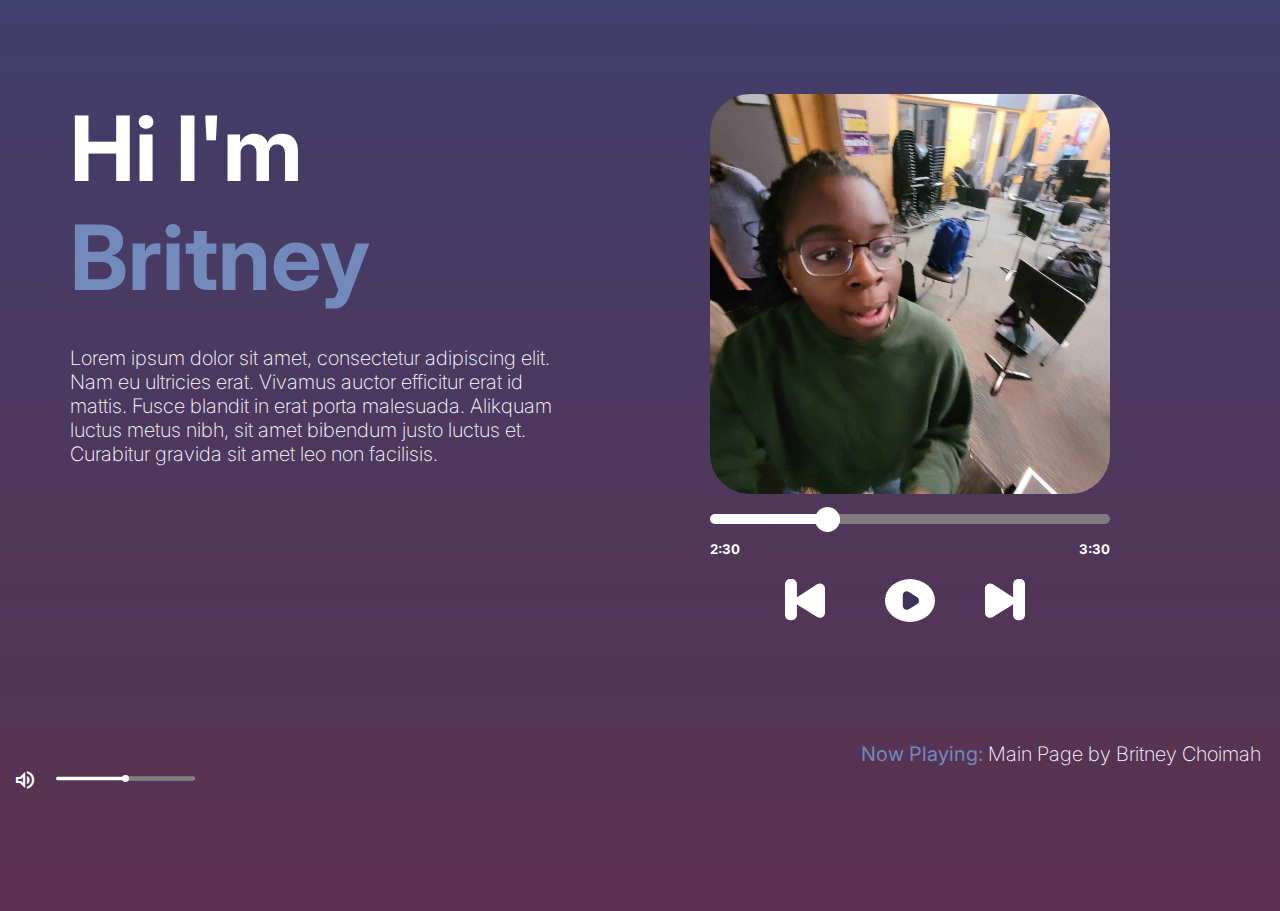
==== index.html @ b9daf99a "bruhh" ====
<!DOCTYPE html>
<html lang="en">
<head>
    <meta charset="UTF-8">
    <meta name="viewport" content="width=device-width, initial-scale=1.0">
    <link rel="stylesheet" href="main.css">
    <title>Personal Site</title>
    <link rel="preconnect" href="https://fonts.googleapis.com">
<link rel="preconnect" href="https://fonts.gstatic.com" crossorigin>
<link href="https://fonts.googleapis.com/css2?family=Inter:ital,opsz,wght@0,14..32,100..900;1,14..32,100..900&family=Oswald:wght@200..700&display=swap" rel="stylesheet">
<link rel="stylesheet" href="https://fonts.googleapis.com/css2?family=Material+Symbols+Outlined:opsz,wght,FILL,GRAD@24,400,0,0&icon_names=volume_up" />
</head>
<body>
    <div class="maingrid">
        <div id="leftcontent">
            <h1>Hi I'm</h1>
            <h1 id="colortextchange">Britney</h1>
            <h5>Lorem ipsum dolor sit amet, consectetur adipiscing elit.<br> Nam eu ultricies erat. 
                Vivamus auctor efficitur erat id<br> mattis. Fusce blandit in erat porta malesuada. 
                Alikquam<br> luctus metus nibh, sit amet bibendum justo luctus et.<br> Curabitur gravida sit amet leo non facilisis.</h5>
        </div>
        <div id="rightcontent">
            <div id="imgcontainer"><img src="ImportantMedia/pictureofme.jpg"></div>
            <br>
            <div id="progressbar"><div id="progress2"><div id="progresscircle"></div></div></div>
            <br>
            <div id="containertime"><h5>2:30</h5><h5>3:30</h5></div>
            
            <div id="buttons">
                <div id="backbutton">
                    <svg width="40" height="43" viewBox="0 0 40 43" fill="none" xmlns="http://www.w3.org/2000/svg">
                        <path d="M39.9999 33.7632C39.9999 37.7723 35.5854 40.2122 32.1907 38.0795L13.1831 26.1378C10.0195 24.1503 9.99819 19.5473 13.1432 17.5306L32.1509 5.34154C35.5436 3.16593 40 5.60218 40 9.63251L39.9999 33.7632Z" fill="white"/>
                        <rect width="11.9149" height="41.18" rx="5.09744" transform="matrix(-1 0 0 1 11.9149 0)" fill="white"/>
                        </svg>                                          
                </div>
                <div id="playbutton">
                    <svg width="50" height="43" viewBox="0 0 50 43" fill="none" xmlns="http://www.w3.org/2000/svg">
                        <ellipse cx="25" cy="21.495" rx="25" ry="21.495" fill="white"/>
                        <path d="M17.7778 26.7356C17.7778 29.8697 21.2178 31.7869 23.8833 30.1385L32.2077 24.9903C34.7227 23.4349 34.7395 19.7827 32.2389 18.2042L23.9145 12.9494C21.2503 11.2677 17.7778 13.1822 17.7778 16.3328L17.7778 26.7356Z" fill="#3E325A"/>
                        </svg>                                           
                </div>
                <div id="forwardcontainer">
                    <svg width="40" height="43" viewBox="0 0 40 43" fill="none" xmlns="http://www.w3.org/2000/svg">
                        <path d="M8.35666e-05 33.7632C9.35807e-05 37.7723 4.41456 40.2122 7.80926 38.0795L26.8169 26.1378C29.9805 24.1503 30.0018 19.5473 26.8568 17.5306L7.8491 5.34154C4.45641 3.16593 1.32238e-05 5.60218 2.3291e-05 9.63251L8.35666e-05 33.7632Z" fill="white"/>
                        <rect x="28.0851" width="11.9149" height="41.18" rx="5.09744" fill="white"/>
                        </svg>                        
                </div>
            </div>
        </div>
        <div id="volumecontrolgroup">
            <span class="material-symbols-outlined">
                volume_up
                </span>
            <div id="volumecontrol">
                <svg width="139" height="7" viewBox="0 0 139 7" fill="none" xmlns="http://www.w3.org/2000/svg">
                    <rect y="1.73755" width="139" height="3.47501" rx="1.7375" fill="white"/>
                    <path d="M69.5001 3.47505C69.5001 2.51546 70.278 1.73755 71.2376 1.73755H137.263C138.222 1.73755 139 2.51546 139 3.47505C139 4.43465 138.222 5.21255 137.263 5.21255H71.2376C70.278 5.21255 69.5001 4.43465 69.5001 3.47505Z" fill="#7F7D7D"/>
                    <circle cx="69.5001" cy="3.47501" r="3.47501" fill="white"/>
                    </svg>
                    
            </div>
        </div>  
        <h1 id="nowplaying"><mark id="colortextchange2"> Now Playing:</mark> Main Page by Britney Choimah</h1>
</div>  
</body>
</html>
---- main.css ----
/*<uniquifier>: Use a unique and descriptive class name*/
/*<weight>: Use a value from 100 to 900*/


body {
    font-family: "Inter", sans-serif;
  font-optical-sizing: auto;
  font-weight: 50;
  font-style: normal;
  background: rgb(64,62,107);
  background: linear-gradient(180deg, rgba(64,62,107,1) 0%, rgba(90,50,80,1) 95%);
    color: white;
    overflow: hidden;
   margin: 0px;
   padding: 0px;
}

.maingrid{
    min-height: 100vh;
   display: grid;
   grid-template-columns: 50% 50%;
   grid-template-rows: 80% 20%;

}

#rightcontent{
    height: 700px;
    width: 500px;
    margin-top: 25%;
    align-self: center;
    justify-self: center;
    grid-column: 2/3;
    grid-row: 1/1;
    
}
#leftcontent{
    margin-top: 25%;
    height: 700px;
    width: 500px;
    justify-self: center;
    align-self: center;
    grid-column: 1/2;
    grid-row: 1/1;
}

#colortextchange{
    color: #7189BB;
}

#leftcontent h1{
    margin: 0px;
    font-size: 90px;
    font-weight: bold;
}
#leftcontent h5{
    font-size: 20px;
    font-weight:200;
}
#imgcontainer{
   
    width: 400px;
    height: 400px;
    background-color: white;
    border-radius: 10%;
    overflow: hidden;
}

#imgcontainer img{
    width: 100%;
    height: 100%;
}
#progressbar{
    
    width: 400px;
    height: 10px;
    background-color: #7F7D7D;
    border-radius: 25px;
}
#progresscircle{
    
    width: 25px;
    height: 25px;
    background-color: white;
    border-radius: 100%;

}
#progress2{
    
    display: flex;
    align-items: center;
    justify-content: right;
    width: 130px;
    height: 10px;
    background-color: white;
    border-radius: 25px;
}

#buttons{
    
    width: 400px;
    height: 100px;
    display: flex;
    align-items: center;
   justify-content: center;
}

#playbutton{
   width: 50px;
   height: 50px;
   margin-left: 50px;
   margin-right: 50px;
   
}



#forwardcontainer {
    width: 50px;
   height: 50px;
   margin-left: 0px;
   margin-right: 0px;
}

#backbutton{
    width: 50px;
    height: 50px;
    margin-left: 0px;
   margin-right: 0px;

}

#containertime{
    
    display: flex;
    align-items: center;
    justify-content: space-between;
    width: 400px;
    height: 10px;
}

#nowplaying{
    grid-column:  2 / 3;
    grid-row: 2 / 3;
    font-size: 20px;
    font-weight:200;
    justify-self: end;
    align-self: baseline;
    margin-right: 3%;
}

#colortextchange2{
    color: #7189BB;
    font-weight: 400;
    background: none;
}

#volumecontrolgroup{
    height: 35%;
    grid-column: 1 / 2;
    grid-row: 2 / 3;
    display: inline-flex;
    align-items: end;
    margin-left: 2%;
}

#volumecontrolgroup div{
    margin-left: 3%;
    margin-bottom: 1%;
}
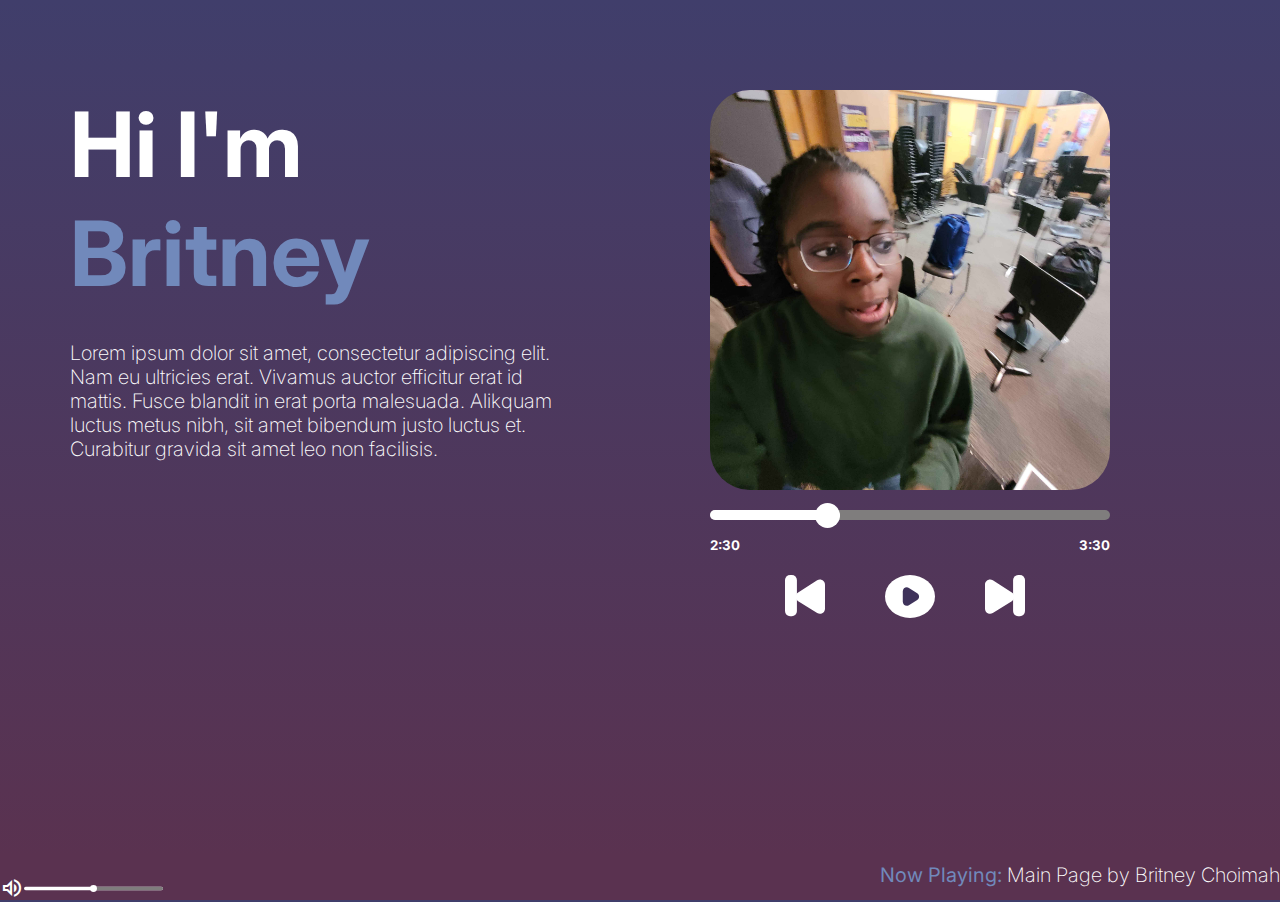
==== commit e3c002be: "new" ====
--- a/index.html
+++ b/index.html
@@ -59,8 +59,10 @@
                     </svg>
                     
             </div>
-        </div>  
-        <h1 id="nowplaying"><mark id="colortextchange2"> Now Playing:</mark> Main Page by Britney Choimah</h1>
+        </div>
+        <div id="nowplayingdiv">
+            <h1 id="nowplaying"><mark id="colortextchange2"> Now Playing:</mark> Main Page by Britney Choimah</h1>
+        </div> 
 </div>  
 </body>
 </html>
--- a/main.css
+++ b/main.css
@@ -16,10 +16,11 @@
 }
 
 .maingrid{
-    min-height: 100vh;
+    height: 100vh;
    display: grid;
    grid-template-columns: 50% 50%;
-   grid-template-rows: 80% 20%;
+   grid-template-rows: 80vh 1fr;
+   
 
 }
 
@@ -138,14 +139,17 @@
     height: 10px;
 }
 
+#nowplayingdiv{
+    grid-column:  2 / 4;
+    grid-row: 2 / 3;
+    justify-self: end;
+    align-self: end;
+}
+
 #nowplaying{
-    grid-column:  2 / 3;
-    grid-row: 2 / 3;
     font-size: 20px;
     font-weight:200;
-    justify-self: end;
-    align-self: baseline;
-    margin-right: 3%;
+    width:100%;
 }
 
 #colortextchange2{
@@ -155,15 +159,13 @@
 }
 
 #volumecontrolgroup{
-    height: 35%;
     grid-column: 1 / 2;
     grid-row: 2 / 3;
     display: inline-flex;
-    align-items: end;
+    align-self: end;
+    justify-self: end;
     margin-left: 2%;
+    
+    width: 100%;
 }
 
-#volumecontrolgroup div{
-    margin-left: 3%;
-    margin-bottom: 1%;
-}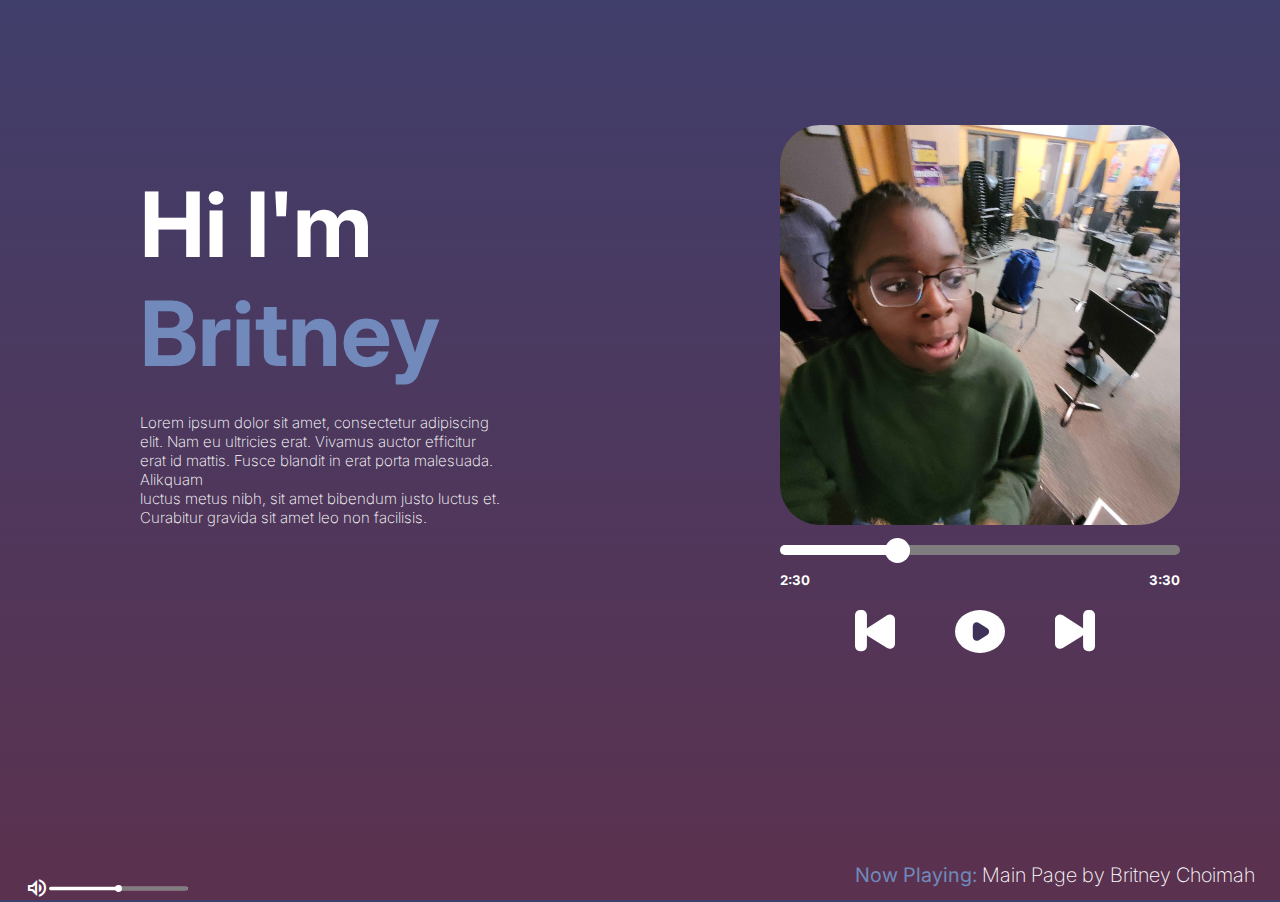
==== commit 3daf5c33: "new" ====
--- a/index.html
+++ b/index.html
@@ -15,8 +15,8 @@
         <div id="leftcontent">
             <h1>Hi I'm</h1>
             <h1 id="colortextchange">Britney</h1>
-            <h5>Lorem ipsum dolor sit amet, consectetur adipiscing elit.<br> Nam eu ultricies erat. 
-                Vivamus auctor efficitur erat id<br> mattis. Fusce blandit in erat porta malesuada. 
+            <h5>Lorem ipsum dolor sit amet, consectetur adipiscing elit. Nam eu ultricies erat. 
+                Vivamus auctor efficitur erat id mattis. Fusce blandit in erat porta malesuada. 
                 Alikquam<br> luctus metus nibh, sit amet bibendum justo luctus et.<br> Curabitur gravida sit amet leo non facilisis.</h5>
         </div>
         <div id="rightcontent">
--- a/main.css
+++ b/main.css
@@ -25,8 +25,8 @@
 }
 
 #rightcontent{
-    height: 700px;
-    width: 500px;
+    height: 70vh;
+    width: 40vh;
     margin-top: 25%;
     align-self: center;
     justify-self: center;
@@ -36,8 +36,8 @@
 }
 #leftcontent{
     margin-top: 25%;
-    height: 700px;
-    width: 500px;
+    height: 60vh;
+    width: 40vh;
     justify-self: center;
     align-self: center;
     grid-column: 1/2;
@@ -54,7 +54,7 @@
     font-weight: bold;
 }
 #leftcontent h5{
-    font-size: 20px;
+    font-size: 15px;
     font-weight:200;
 }
 #imgcontainer{
@@ -150,6 +150,7 @@
     font-size: 20px;
     font-weight:200;
     width:100%;
+    margin-right: 25px;
 }
 
 #colortextchange2{
@@ -164,8 +165,10 @@
     display: inline-flex;
     align-self: end;
     justify-self: end;
-    margin-left: 2%;
+    width: 100%;
     
-    width: 100%;
+}
+#volumecontrolgroup span{
+    margin-left: 25px;
 }
 
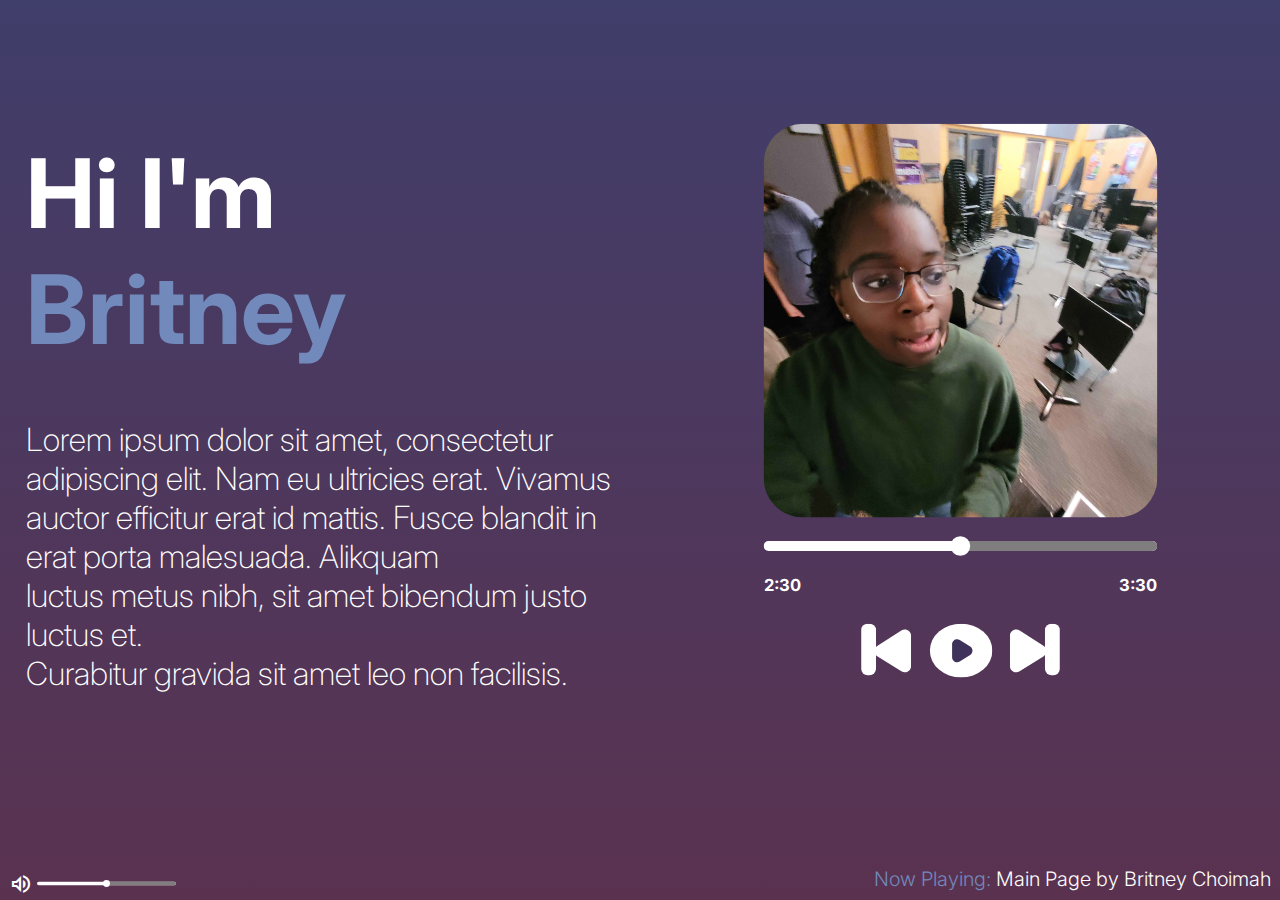
==== commit d3ee5e1f: "responsive test" ====
--- a/index.html
+++ b/index.html
@@ -3,69 +3,55 @@
 <head>
     <meta charset="UTF-8">
     <meta name="viewport" content="width=device-width, initial-scale=1.0">
+    <link rel="preconnect" href="https://fonts.gstatic.com" crossorigin>
+    <link href="https://fonts.googleapis.com/css2?family=Inter:ital,opsz,wght@0,14..32,100..900;1,14..32,100..900&family=Oswald:wght@200..700&display=swap" rel="stylesheet">
+    <link rel="stylesheet" href="https://fonts.googleapis.com/css2?family=Material+Symbols+Outlined:opsz,wght,FILL,GRAD@24,400,0,0&icon_names=volume_up" />
     <link rel="stylesheet" href="main.css">
-    <title>Personal Site</title>
-    <link rel="preconnect" href="https://fonts.googleapis.com">
-<link rel="preconnect" href="https://fonts.gstatic.com" crossorigin>
-<link href="https://fonts.googleapis.com/css2?family=Inter:ital,opsz,wght@0,14..32,100..900;1,14..32,100..900&family=Oswald:wght@200..700&display=swap" rel="stylesheet">
-<link rel="stylesheet" href="https://fonts.googleapis.com/css2?family=Material+Symbols+Outlined:opsz,wght,FILL,GRAD@24,400,0,0&icon_names=volume_up" />
+    <title>Personal Website</title>
 </head>
 <body>
-    <div class="maingrid">
-        <div id="leftcontent">
-            <h1>Hi I'm</h1>
-            <h1 id="colortextchange">Britney</h1>
-            <h5>Lorem ipsum dolor sit amet, consectetur adipiscing elit. Nam eu ultricies erat. 
-                Vivamus auctor efficitur erat id mattis. Fusce blandit in erat porta malesuada. 
-                Alikquam<br> luctus metus nibh, sit amet bibendum justo luctus et.<br> Curabitur gravida sit amet leo non facilisis.</h5>
-        </div>
-        <div id="rightcontent">
-            <div id="imgcontainer"><img src="ImportantMedia/pictureofme.jpg"></div>
-            <br>
-            <div id="progressbar"><div id="progress2"><div id="progresscircle"></div></div></div>
-            <br>
-            <div id="containertime"><h5>2:30</h5><h5>3:30</h5></div>
-            
-            <div id="buttons">
-                <div id="backbutton">
-                    <svg width="40" height="43" viewBox="0 0 40 43" fill="none" xmlns="http://www.w3.org/2000/svg">
-                        <path d="M39.9999 33.7632C39.9999 37.7723 35.5854 40.2122 32.1907 38.0795L13.1831 26.1378C10.0195 24.1503 9.99819 19.5473 13.1432 17.5306L32.1509 5.34154C35.5436 3.16593 40 5.60218 40 9.63251L39.9999 33.7632Z" fill="white"/>
-                        <rect width="11.9149" height="41.18" rx="5.09744" transform="matrix(-1 0 0 1 11.9149 0)" fill="white"/>
-                        </svg>                                          
-                </div>
-                <div id="playbutton">
-                    <svg width="50" height="43" viewBox="0 0 50 43" fill="none" xmlns="http://www.w3.org/2000/svg">
-                        <ellipse cx="25" cy="21.495" rx="25" ry="21.495" fill="white"/>
-                        <path d="M17.7778 26.7356C17.7778 29.8697 21.2178 31.7869 23.8833 30.1385L32.2077 24.9903C34.7227 23.4349 34.7395 19.7827 32.2389 18.2042L23.9145 12.9494C21.2503 11.2677 17.7778 13.1822 17.7778 16.3328L17.7778 26.7356Z" fill="#3E325A"/>
-                        </svg>                                           
-                </div>
-                <div id="forwardcontainer">
-                    <svg width="40" height="43" viewBox="0 0 40 43" fill="none" xmlns="http://www.w3.org/2000/svg">
-                        <path d="M8.35666e-05 33.7632C9.35807e-05 37.7723 4.41456 40.2122 7.80926 38.0795L26.8169 26.1378C29.9805 24.1503 30.0018 19.5473 26.8568 17.5306L7.8491 5.34154C4.45641 3.16593 1.32238e-05 5.60218 2.3291e-05 9.63251L8.35666e-05 33.7632Z" fill="white"/>
-                        <rect x="28.0851" width="11.9149" height="41.18" rx="5.09744" fill="white"/>
-                        </svg>                        
-                </div>
-            </div>
-        </div>
-        <div id="volumecontrolgroup">
-            <span class="material-symbols-outlined">
-                volume_up
-                </span>
-            <div id="volumecontrol">
-                <svg width="139" height="7" viewBox="0 0 139 7" fill="none" xmlns="http://www.w3.org/2000/svg">
-                    <rect y="1.73755" width="139" height="3.47501" rx="1.7375" fill="white"/>
-                    <path d="M69.5001 3.47505C69.5001 2.51546 70.278 1.73755 71.2376 1.73755H137.263C138.222 1.73755 139 2.51546 139 3.47505C139 4.43465 138.222 5.21255 137.263 5.21255H71.2376C70.278 5.21255 69.5001 4.43465 69.5001 3.47505Z" fill="#7F7D7D"/>
-                    <circle cx="69.5001" cy="3.47501" r="3.47501" fill="white"/>
-                    </svg>
-                    
-            </div>
-        </div>
-        <div id="nowplayingdiv">
-            <h1 id="nowplaying"><mark id="colortextchange2"> Now Playing:</mark> Main Page by Britney Choimah</h1>
+   <section id="leftcontent">
+        <h1>Hi I'm<br><mark>Britney</mark></h1>
+        <h5>Lorem ipsum dolor sit amet, consectetur adipiscing elit. Nam eu ultricies erat. 
+            Vivamus auctor efficitur erat id mattis. Fusce blandit in erat porta malesuada. 
+            Alikquam<br> luctus metus nibh, sit amet bibendum justo luctus et.<br> Curabitur gravida sit amet leo non facilisis.</h5>
+   </section>
+    <section id="rightcontent">
+        <div id="imgcontainer"><img src="ImportantMedia/pictureofme.jpg"></div>
+        <div id="progressbar"><svg width="442" height="23" viewBox="0 0 442 23" fill="none" xmlns="http://www.w3.org/2000/svg">
+            <rect y="6.43475" width="441.739" height="11.0435" rx="5.52174" fill="white"/>
+            <path d="M220.87 11.9565C220.87 8.90692 223.342 6.43475 226.391 6.43475H436.217C439.267 6.43475 441.739 8.90692 441.739 11.9565C441.739 15.0061 439.267 17.4782 436.217 17.4782H226.391C223.342 17.4782 220.87 15.0061 220.87 11.9565Z" fill="#7F7D7D"/>
+            <circle cx="220.87" cy="11.9565" r="11.0435" fill="white"/>
+            </svg>
         </div> 
-</div>  
+        <div id="containertime"><h5>2:30</h5><h5>3:30</h5></div>
+        <div id="buttons">
+            <svg id="backbutton" width="40" height="43" viewBox="0 0 40 43" fill="none" xmlns="http://www.w3.org/2000/svg">
+                <path d="M39.9999 33.7632C39.9999 37.7723 35.5854 40.2122 32.1907 38.0795L13.1831 26.1378C10.0195 24.1503 9.99819 19.5473 13.1432 17.5306L32.1509 5.34154C35.5436 3.16593 40 5.60218 40 9.63251L39.9999 33.7632Z" fill="white"/>
+                <rect width="11.9149" height="41.18" rx="5.09744" transform="matrix(-1 0 0 1 11.9149 0)" fill="white"/>
+            </svg>                                          
+            <svg id="playbutton" width="50" height="43" viewBox="0 0 50 43" fill="none" xmlns="http://www.w3.org/2000/svg">
+                <ellipse cx="25" cy="21.495" rx="25" ry="21.495" fill="white"/>
+                <path d="M17.7778 26.7356C17.7778 29.8697 21.2178 31.7869 23.8833 30.1385L32.2077 24.9903C34.7227 23.4349 34.7395 19.7827 32.2389 18.2042L23.9145 12.9494C21.2503 11.2677 17.7778 13.1822 17.7778 16.3328L17.7778 26.7356Z" fill="#3E325A"/>
+            </svg>                                           
+            <svg id="forwardbutton" width="40" height="43" viewBox="0 0 40 43" fill="none" xmlns="http://www.w3.org/2000/svg">
+                <path d="M8.35666e-05 33.7632C9.35807e-05 37.7723 4.41456 40.2122 7.80926 38.0795L26.8169 26.1378C29.9805 24.1503 30.0018 19.5473 26.8568 17.5306L7.8491 5.34154C4.45641 3.16593 1.32238e-05 5.60218 2.3291e-05 9.63251L8.35666e-05 33.7632Z" fill="white"/>
+                <rect x="28.0851" width="11.9149" height="41.18" rx="5.09744" fill="white"/>
+            </svg>                        
+        </div> 
+    </section>
+    <footer id="leftfootercontent">
+        <span class="material-symbols-outlined">
+            volume_up
+        </span>
+        <svg id= "volumecontrol" width="139" height="7" viewBox="0 0 139 7" fill="none" xmlns="http://www.w3.org/2000/svg">
+            <rect y="1.73755" width="139" height="3.47501" rx="1.7375" fill="white"/>
+            <path d="M69.5001 3.47505C69.5001 2.51546 70.278 1.73755 71.2376 1.73755H137.263C138.222 1.73755 139 2.51546 139 3.47505C139 4.43465 138.222 5.21255 137.263 5.21255H71.2376C70.278 5.21255 69.5001 4.43465 69.5001 3.47505Z" fill="#7F7D7D"/>
+            <circle cx="69.5001" cy="3.47501" r="3.47501" fill="white"/>
+        </svg>
+    </footer>
+    <footer id="rightfootercontent"> 
+        <h5><mark>Now Playing:</mark> Main Page by Britney Choimah</h5>
+    </footer>
 </body>
-</html>
-
-
-    +</html>--- a/main.css
+++ b/main.css
@@ -1,5 +1,4 @@
-/*<uniquifier>: Use a unique and descriptive class name*/
-/*<weight>: Use a value from 100 to 900*/
+
 
 
 body {
@@ -8,59 +7,60 @@
   font-weight: 50;
   font-style: normal;
   background: rgb(64,62,107);
-  background: linear-gradient(180deg, rgba(64,62,107,1) 0%, rgba(90,50,80,1) 95%);
+  background: repeating-linear-gradient(180deg, rgba(64,62,107,1) 0%, rgba(90,50,80,1) 100%);
     color: white;
+    width: 100vw;
+    height: 100vh;
+    margin: 0;
+    padding: 0;
     overflow: hidden;
-   margin: 0px;
-   padding: 0px;
+    box-sizing: border-box;
+    display: grid;
+    grid-template-columns: 50% 50%;
+    grid-template-rows: 90% auto;
+    grid-template-areas: 
+    "leftsection rightsection"
+    "leftfooter rightfooter"
+    ;
 }
 
-.maingrid{
-    height: 100vh;
-   display: grid;
-   grid-template-columns: 50% 50%;
-   grid-template-rows: 80vh 1fr;
-   
+#leftcontent{
+    grid-area: leftsection;
+    margin-left: 2vw;
+    margin-right: 2vw;
+    margin-top: 15vh;
+}
 
+#leftcontent h1{
+    margin-top: 0;
+    font-size: 6rem;
+    font-weight: bold;
+    margin-bottom: 0;
+}
+
+#leftcontent h5{
+    font-size: 2rem;
+    font-weight:200;
+    margin-bottom: 0;
+}
+
+#leftcontent mark{
+    background: none;
+    color: #7189BB;
 }
 
 #rightcontent{
-    height: 70vh;
-    width: 40vh;
-    margin-top: 25%;
-    align-self: center;
-    justify-self: center;
-    grid-column: 2/3;
-    grid-row: 1/1;
-    
-}
-#leftcontent{
-    margin-top: 25%;
-    height: 60vh;
-    width: 40vh;
-    justify-self: center;
-    align-self: center;
-    grid-column: 1/2;
-    grid-row: 1/1;
+    height: 50vh;
+    margin-top: 20vh;
+   grid-area: rightsection;
+   justify-self: center;
+  transform-origin: center;
+  transform: scale(1.25);
 }
 
-#colortextchange{
-    color: #7189BB;
-}
-
-#leftcontent h1{
-    margin: 0px;
-    font-size: 90px;
-    font-weight: bold;
-}
-#leftcontent h5{
-    font-size: 15px;
-    font-weight:200;
-}
 #imgcontainer{
-   
-    width: 400px;
-    height: 400px;
+    width: 35vh;
+    height: 35vh;
     background-color: white;
     border-radius: 10%;
     overflow: hidden;
@@ -70,105 +70,120 @@
     width: 100%;
     height: 100%;
 }
-#progressbar{
-    
-    width: 400px;
-    height: 10px;
-    background-color: #7F7D7D;
-    border-radius: 25px;
+
+#progressbar svg{
+    width: 35vh;
+    height: 5vh;
 }
-#progresscircle{
-    
-    width: 25px;
-    height: 25px;
-    background-color: white;
-    border-radius: 100%;
 
-}
-#progress2{
-    
+#containertime{
     display: flex;
     align-items: center;
-    justify-content: right;
-    width: 130px;
-    height: 10px;
-    background-color: white;
-    border-radius: 25px;
+    justify-content: space-between;
+    width: 35vh;
+    height: 1vh;
 }
 
 #buttons{
-    
-    width: 400px;
-    height: 100px;
     display: flex;
-    align-items: center;
-   justify-content: center;
+    margin-top: 3vh;
+    justify-content: space-evenly;
+    padding-left: 20%;
+    padding-right: 20%;
 }
 
-#playbutton{
-   width: 50px;
-   height: 50px;
-   margin-left: 50px;
-   margin-right: 50px;
-   
+#leftfootercontent{
+    grid-area: leftfooter;
+    align-self: end;
+    margin-left: 1vh;
+}
+
+#volumecontrol{
+    margin-bottom: 1vh;
+}
+
+#rightfootercontent{
+    grid-area: rightfooter;
+    align-self: end;
+    justify-self: end;
+    font-size: 1.5rem;
+    font-weight:100;
+    margin-right: 1vh;
+}
+
+#rightfootercontent h5{
+    font-weight:300;
+    margin-bottom: 1vh;
+}
+
+#rightfootercontent mark{
+    background: none;
+    color: #7189BB;
 }
 
 
+@media (max-width: 880px) {
+    body {
+        overflow-y: visible;
+        display: grid;
+        grid-template-columns: 50% 50%;
+        grid-template-rows: 45% 45% auto;
+        grid-template-areas: 
+        "topsection topsection"
+        "midsection midsection"
+        "leftbottomsection rightbottomsection"
+        ;
+        box-sizing: border-box;
+    }
+    #leftcontent {
+        grid-area: topsection;
+       justify-self: center;
+       margin: 0;
+       text-align: center;
+       margin-left: 2vw;
+       margin-right: 2vw;
+    }
 
-#forwardcontainer {
-    width: 50px;
-   height: 50px;
-   margin-left: 0px;
-   margin-right: 0px;
-}
+    #leftcontent h1{
+        font-size: 2rem;
+        margin-bottom: 0;
+        margin-top: 6vh;
+    }
 
-#backbutton{
-    width: 50px;
-    height: 50px;
-    margin-left: 0px;
-   margin-right: 0px;
+    #leftcontent h5{
+        font-size: 2rem;
+        margin-top: 0;
+    }
 
-}
+    #rightcontent{
+        grid-area: midsection;
+        align-self: center;
+        justify-self: center;
+        transform: scale(1);
+        margin-top: 0;
+    }
 
-#containertime{
-    
-    display: flex;
-    align-items: center;
-    justify-content: space-between;
-    width: 400px;
-    height: 10px;
-}
+    #leftfootercontent{
+        grid-area: leftbottomsection;
+    }
 
-#nowplayingdiv{
-    grid-column:  2 / 4;
-    grid-row: 2 / 3;
-    justify-self: end;
-    align-self: end;
-}
+    #rightfootercontent{
+        grid-area: rightbottomsection;
+        font-size: 1rem;
+    }
+ }
 
-#nowplaying{
-    font-size: 20px;
-    font-weight:200;
-    width:100%;
-    margin-right: 25px;
-}
+ @media (max-width: 610px) {
 
-#colortextchange2{
-    color: #7189BB;
-    font-weight: 400;
-    background: none;
-}
+    #leftcontent h1{
+        font-size: 3rem;
+        margin-bottom: 2vh;
+    }
+    #leftcontent h5{
+        font-size: 1rem;
+    }
 
-#volumecontrolgroup{
-    grid-column: 1 / 2;
-    grid-row: 2 / 3;
-    display: inline-flex;
-    align-self: end;
-    justify-self: end;
-    width: 100%;
-    
-}
-#volumecontrolgroup span{
-    margin-left: 25px;
-}
-
+    #rightcontent{
+        margin-top: -8vh;
+    }
+ }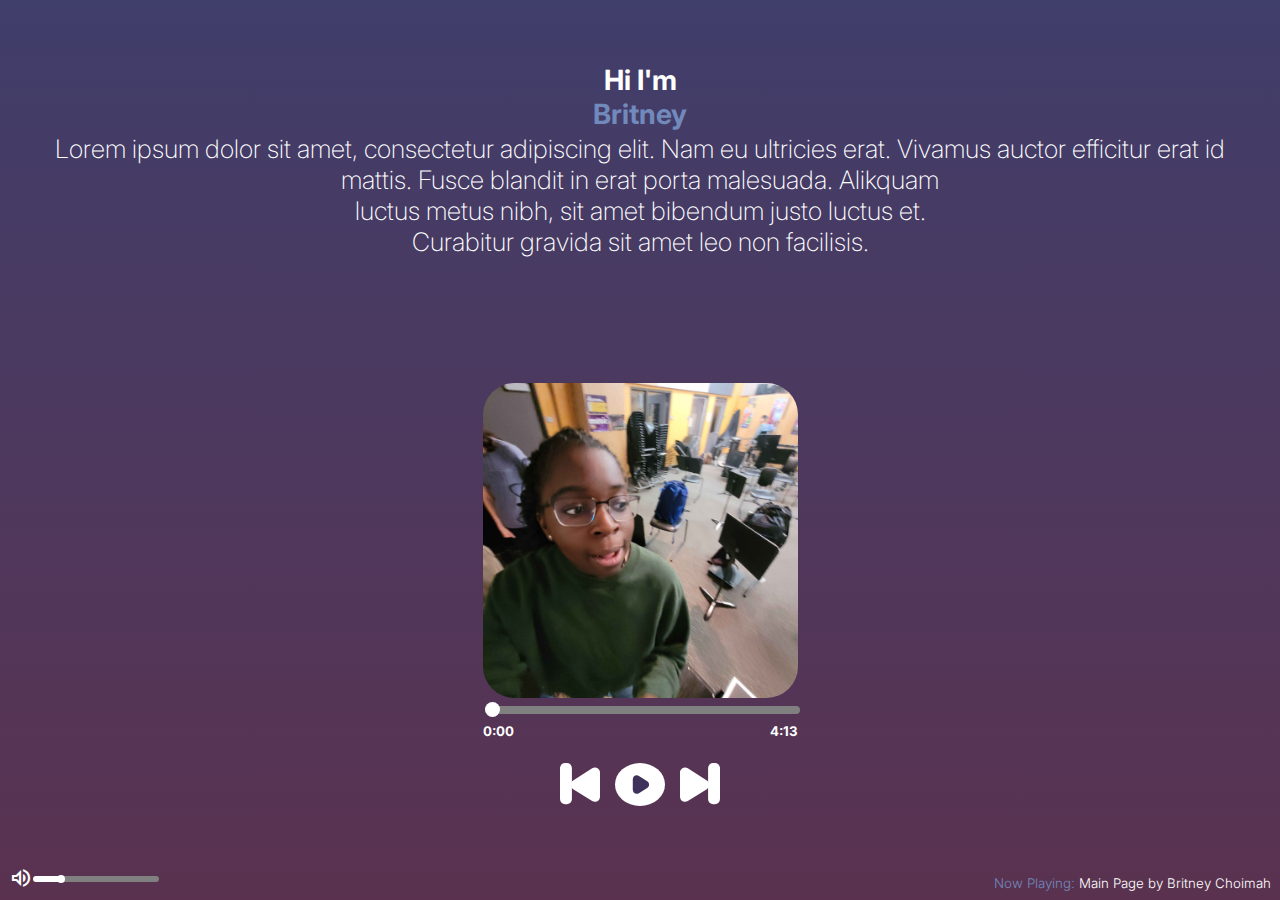
==== commit b3c03163: "Made sliders functionable so volume works but no pause button yet!." ====
--- a/index.html
+++ b/index.html
@@ -7,9 +7,11 @@
     <link href="https://fonts.googleapis.com/css2?family=Inter:ital,opsz,wght@0,14..32,100..900;1,14..32,100..900&family=Oswald:wght@200..700&display=swap" rel="stylesheet">
     <link rel="stylesheet" href="https://fonts.googleapis.com/css2?family=Material+Symbols+Outlined:opsz,wght,FILL,GRAD@24,400,0,0&icon_names=volume_up" />
     <link rel="stylesheet" href="main.css">
+    
     <title>Personal Website</title>
 </head>
 <body>
+    <audio src="ImportantMedia/mainmusicone.mp3" autoplay id="mainmusic"></audio>
    <section id="leftcontent">
         <h1>Hi I'm<br><mark>Britney</mark></h1>
         <h5>Lorem ipsum dolor sit amet, consectetur adipiscing elit. Nam eu ultricies erat. 
@@ -18,13 +20,10 @@
    </section>
     <section id="rightcontent">
         <div id="imgcontainer"><img src="ImportantMedia/pictureofme.jpg"></div>
-        <div id="progressbar"><svg width="442" height="23" viewBox="0 0 442 23" fill="none" xmlns="http://www.w3.org/2000/svg">
-            <rect y="6.43475" width="441.739" height="11.0435" rx="5.52174" fill="white"/>
-            <path d="M220.87 11.9565C220.87 8.90692 223.342 6.43475 226.391 6.43475H436.217C439.267 6.43475 441.739 8.90692 441.739 11.9565C441.739 15.0061 439.267 17.4782 436.217 17.4782H226.391C223.342 17.4782 220.87 15.0061 220.87 11.9565Z" fill="#7F7D7D"/>
-            <circle cx="220.87" cy="11.9565" r="11.0435" fill="white"/>
-            </svg>
+        <div id="progressbar">
+            <input type="range" id="progressslider" min="0" max="250" value="0">
         </div> 
-        <div id="containertime"><h5>2:30</h5><h5>3:30</h5></div>
+        <div id="containertime"><h5 id="CurrentTimeTag">0:00</h5><h5>4:13</h5></div>
         <div id="buttons">
             <svg id="backbutton" width="40" height="43" viewBox="0 0 40 43" fill="none" xmlns="http://www.w3.org/2000/svg">
                 <path d="M39.9999 33.7632C39.9999 37.7723 35.5854 40.2122 32.1907 38.0795L13.1831 26.1378C10.0195 24.1503 9.99819 19.5473 13.1432 17.5306L32.1509 5.34154C35.5436 3.16593 40 5.60218 40 9.63251L39.9999 33.7632Z" fill="white"/>
@@ -34,24 +33,24 @@
                 <ellipse cx="25" cy="21.495" rx="25" ry="21.495" fill="white"/>
                 <path d="M17.7778 26.7356C17.7778 29.8697 21.2178 31.7869 23.8833 30.1385L32.2077 24.9903C34.7227 23.4349 34.7395 19.7827 32.2389 18.2042L23.9145 12.9494C21.2503 11.2677 17.7778 13.1822 17.7778 16.3328L17.7778 26.7356Z" fill="#3E325A"/>
             </svg>                                           
-            <svg id="forwardbutton" width="40" height="43" viewBox="0 0 40 43" fill="none" xmlns="http://www.w3.org/2000/svg">
+            <a href="aboutme.html">
+                <svg id="forwardbutton" width="40" height="43" viewBox="0 0 40 43" fill="none" xmlns="http://www.w3.org/2000/svg">
                 <path d="M8.35666e-05 33.7632C9.35807e-05 37.7723 4.41456 40.2122 7.80926 38.0795L26.8169 26.1378C29.9805 24.1503 30.0018 19.5473 26.8568 17.5306L7.8491 5.34154C4.45641 3.16593 1.32238e-05 5.60218 2.3291e-05 9.63251L8.35666e-05 33.7632Z" fill="white"/>
                 <rect x="28.0851" width="11.9149" height="41.18" rx="5.09744" fill="white"/>
-            </svg>                        
+                </svg> 
+            </a>                       
         </div> 
     </section>
     <footer id="leftfootercontent">
         <span class="material-symbols-outlined">
             volume_up
         </span>
-        <svg id= "volumecontrol" width="139" height="7" viewBox="0 0 139 7" fill="none" xmlns="http://www.w3.org/2000/svg">
-            <rect y="1.73755" width="139" height="3.47501" rx="1.7375" fill="white"/>
-            <path d="M69.5001 3.47505C69.5001 2.51546 70.278 1.73755 71.2376 1.73755H137.263C138.222 1.73755 139 2.51546 139 3.47505C139 4.43465 138.222 5.21255 137.263 5.21255H71.2376C70.278 5.21255 69.5001 4.43465 69.5001 3.47505Z" fill="#7F7D7D"/>
-            <circle cx="69.5001" cy="3.47501" r="3.47501" fill="white"/>
-        </svg>
+        <input type="range" id="volumeslider" min="0" max="100" value="20">
     </footer>
     <footer id="rightfootercontent"> 
         <h5><mark>Now Playing:</mark> Main Page by Britney Choimah</h5>
     </footer>
+    <script src="main.js"></script>
 </body>
+
 </html>--- a/main.css
+++ b/main.css
@@ -1,5 +1,3 @@
-
-
 
 body {
     font-family: "Inter", sans-serif;
@@ -33,7 +31,7 @@
 
 #leftcontent h1{
     margin-top: 0;
-    font-size: 6rem;
+    font-size: 5.5rem;
     font-weight: bold;
     margin-bottom: 0;
 }
@@ -71,12 +69,25 @@
     height: 100%;
 }
 
-#progressbar svg{
-    width: 35vh;
-    height: 5vh;
+#progressslider{
+    width: 100%;
+    height: 8px;
+    appearance: none;
+    background: linear-gradient(90deg, grey 30%, grey 30%);
+    border-radius: 5px;
+    
+}
+
+#progressslider::-webkit-slider-thumb{
+    appearance: none;
+    background: white;
+    width: 15px;
+    height: 15px;
+    border-radius: 50%;
 }
 
 #containertime{
+    margin-top: 1vh;
     display: flex;
     align-items: center;
     justify-content: space-between;
@@ -97,9 +108,26 @@
     align-self: end;
     margin-left: 1vh;
 }
-
-#volumecontrol{
-    margin-bottom: 1vh;
+#leftfootercontent span{
+    float:left;
+}
+
+#volumeslider{
+    width: 20%;
+    height: 6px;
+    margin-left: 0.25px;
+    margin-bottom: 2vh;
+    appearance: none;
+    background: linear-gradient(90deg, grey 30%, grey 30%);
+    border-radius: 5px;
+}
+
+#volumeslider::-webkit-slider-thumb{
+        appearance: none;
+        background: white;
+        width: 8px;
+        height: 8px;
+        border-radius: 50%;
 }
 
 #rightfootercontent{
@@ -121,8 +149,17 @@
     color: #7189BB;
 }
 
-
-@media (max-width: 880px) {
+@media (min-width: 1920px) {
+    #leftcontent h1{
+        font-size: 7rem;
+    }
+    
+    #leftcontent h5{
+        font-size: 4rem;
+    }
+}
+
+@media (max-width: 1350px) {
     body {
         overflow-y: visible;
         display: grid;
@@ -145,13 +182,13 @@
     }
 
     #leftcontent h1{
-        font-size: 2rem;
-        margin-bottom: 0;
-        margin-top: 6vh;
+        font-size: 1.75rem;
+        margin-bottom: 0.25vh;
+        margin-top: 7vh;
     }
 
     #leftcontent h5{
-        font-size: 2rem;
+        font-size: 1.6rem;
         margin-top: 0;
     }
 
@@ -180,10 +217,20 @@
         margin-bottom: 2vh;
     }
     #leftcontent h5{
-        font-size: 1rem;
+        font-size: 0.75rem;
     }
 
     #rightcontent{
         margin-top: -8vh;
     }
+
+    #leftfootercontent{
+        transform-origin: bottom left;
+        transform: scale(0.8);
+    }
+
+    #rightfootercontent{
+        font-size: 0.75rem;
+        text-align: right;
+    }
  }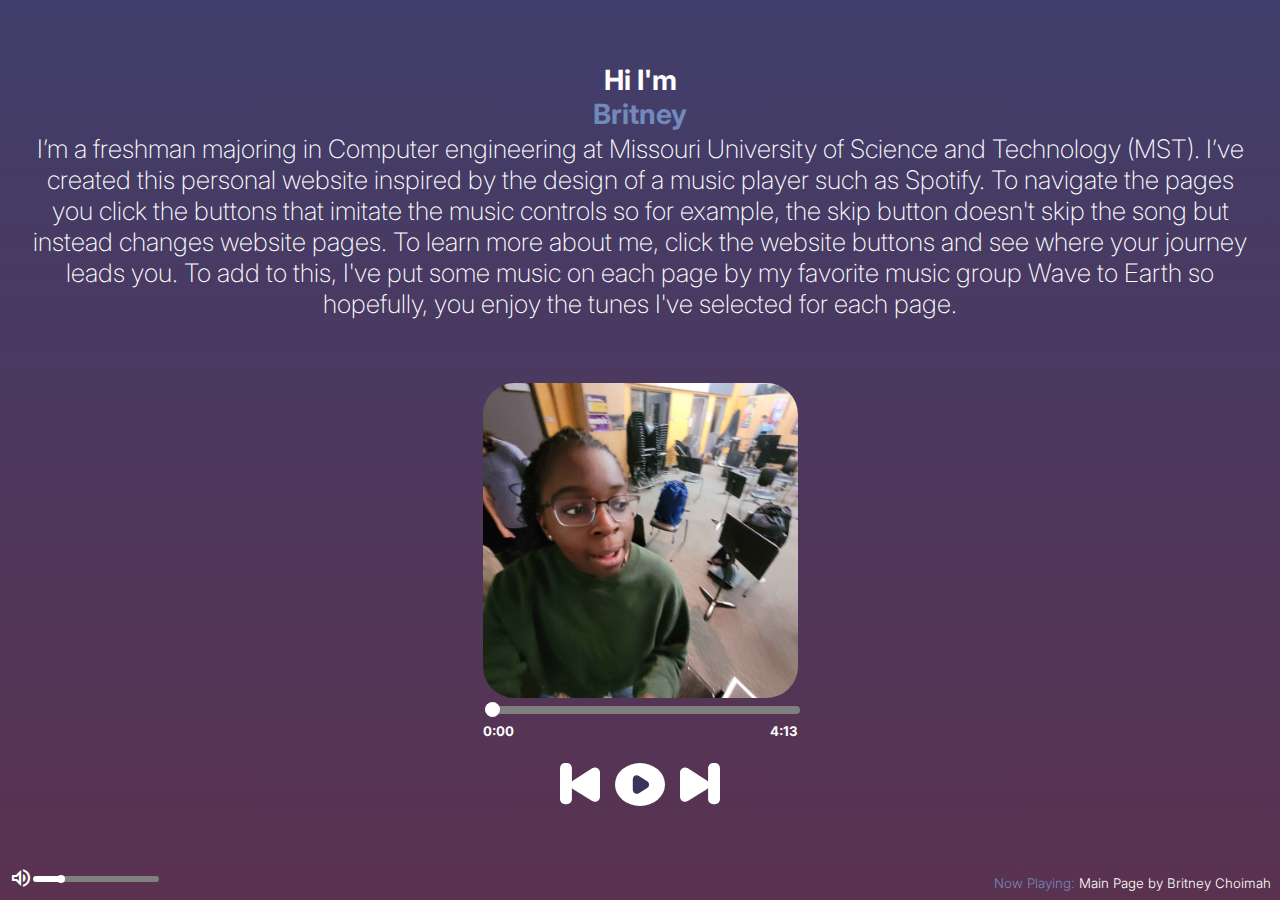
==== commit 9f7dac7b: "fix descriptions Fixes #1" ====
--- a/index.html
+++ b/index.html
@@ -11,12 +11,10 @@
     <title>Personal Website</title>
 </head>
 <body>
-    <audio src="ImportantMedia/mainmusicone.mp3" autoplay id="mainmusic"></audio>
+    <audio src="ImportantMedia/mainmusicone.mp3" id="mainmusic"></audio>
    <section id="leftcontent">
         <h1>Hi I'm<br><mark>Britney</mark></h1>
-        <h5>Lorem ipsum dolor sit amet, consectetur adipiscing elit. Nam eu ultricies erat. 
-            Vivamus auctor efficitur erat id mattis. Fusce blandit in erat porta malesuada. 
-            Alikquam<br> luctus metus nibh, sit amet bibendum justo luctus et.<br> Curabitur gravida sit amet leo non facilisis.</h5>
+        <h5>I’m a freshman majoring in Computer engineering at Missouri University of Science and Technology (MST). I’ve created this personal website inspired by the design of a music player such as Spotify. To navigate the pages you click the buttons that imitate the music controls so for example, the skip button doesn't skip the song but instead changes website pages. To learn more about me, click the website buttons and see where your journey leads you. To add to this, I've put some music on each page by my favorite music group Wave to Earth so hopefully, you enjoy the tunes I've selected for each page.</h5>
    </section>
     <section id="rightcontent">
         <div id="imgcontainer"><img src="ImportantMedia/pictureofme.jpg"></div>
@@ -28,11 +26,17 @@
             <svg id="backbutton" width="40" height="43" viewBox="0 0 40 43" fill="none" xmlns="http://www.w3.org/2000/svg">
                 <path d="M39.9999 33.7632C39.9999 37.7723 35.5854 40.2122 32.1907 38.0795L13.1831 26.1378C10.0195 24.1503 9.99819 19.5473 13.1432 17.5306L32.1509 5.34154C35.5436 3.16593 40 5.60218 40 9.63251L39.9999 33.7632Z" fill="white"/>
                 <rect width="11.9149" height="41.18" rx="5.09744" transform="matrix(-1 0 0 1 11.9149 0)" fill="white"/>
-            </svg>                                          
+            </svg>                                         
             <svg id="playbutton" width="50" height="43" viewBox="0 0 50 43" fill="none" xmlns="http://www.w3.org/2000/svg">
                 <ellipse cx="25" cy="21.495" rx="25" ry="21.495" fill="white"/>
                 <path d="M17.7778 26.7356C17.7778 29.8697 21.2178 31.7869 23.8833 30.1385L32.2077 24.9903C34.7227 23.4349 34.7395 19.7827 32.2389 18.2042L23.9145 12.9494C21.2503 11.2677 17.7778 13.1822 17.7778 16.3328L17.7778 26.7356Z" fill="#3E325A"/>
-            </svg>                                           
+            </svg>
+            <svg width="50" height="43" viewBox="0 0 50 43" fill="none" xmlns="http://www.w3.org/2000/svg" id="pausebutton">
+                <ellipse cx="25" cy="21.495" rx="25" ry="21.495" fill="white"/>
+                <rect x="15" y="11" width="8" height="19" fill="#3E325A"/>
+                <rect x="27" y="11" width="8" height="19" fill="#3E325A"/>
+            </svg>
+                                            
             <a href="aboutme.html">
                 <svg id="forwardbutton" width="40" height="43" viewBox="0 0 40 43" fill="none" xmlns="http://www.w3.org/2000/svg">
                 <path d="M8.35666e-05 33.7632C9.35807e-05 37.7723 4.41456 40.2122 7.80926 38.0795L26.8169 26.1378C29.9805 24.1503 30.0018 19.5473 26.8568 17.5306L7.8491 5.34154C4.45641 3.16593 1.32238e-05 5.60218 2.3291e-05 9.63251L8.35666e-05 33.7632Z" fill="white"/>
--- a/main.css
+++ b/main.css
@@ -37,7 +37,7 @@
 }
 
 #leftcontent h5{
-    font-size: 2rem;
+    font-size: 1.5rem;
     font-weight:200;
     margin-bottom: 0;
 }
@@ -86,6 +86,8 @@
     border-radius: 50%;
 }
 
+
+
 #containertime{
     margin-top: 1vh;
     display: flex;
@@ -101,7 +103,12 @@
     justify-content: space-evenly;
     padding-left: 20%;
     padding-right: 20%;
-}
+    
+}
+
+
+
+
 
 #leftfootercontent{
     grid-area: leftfooter;
